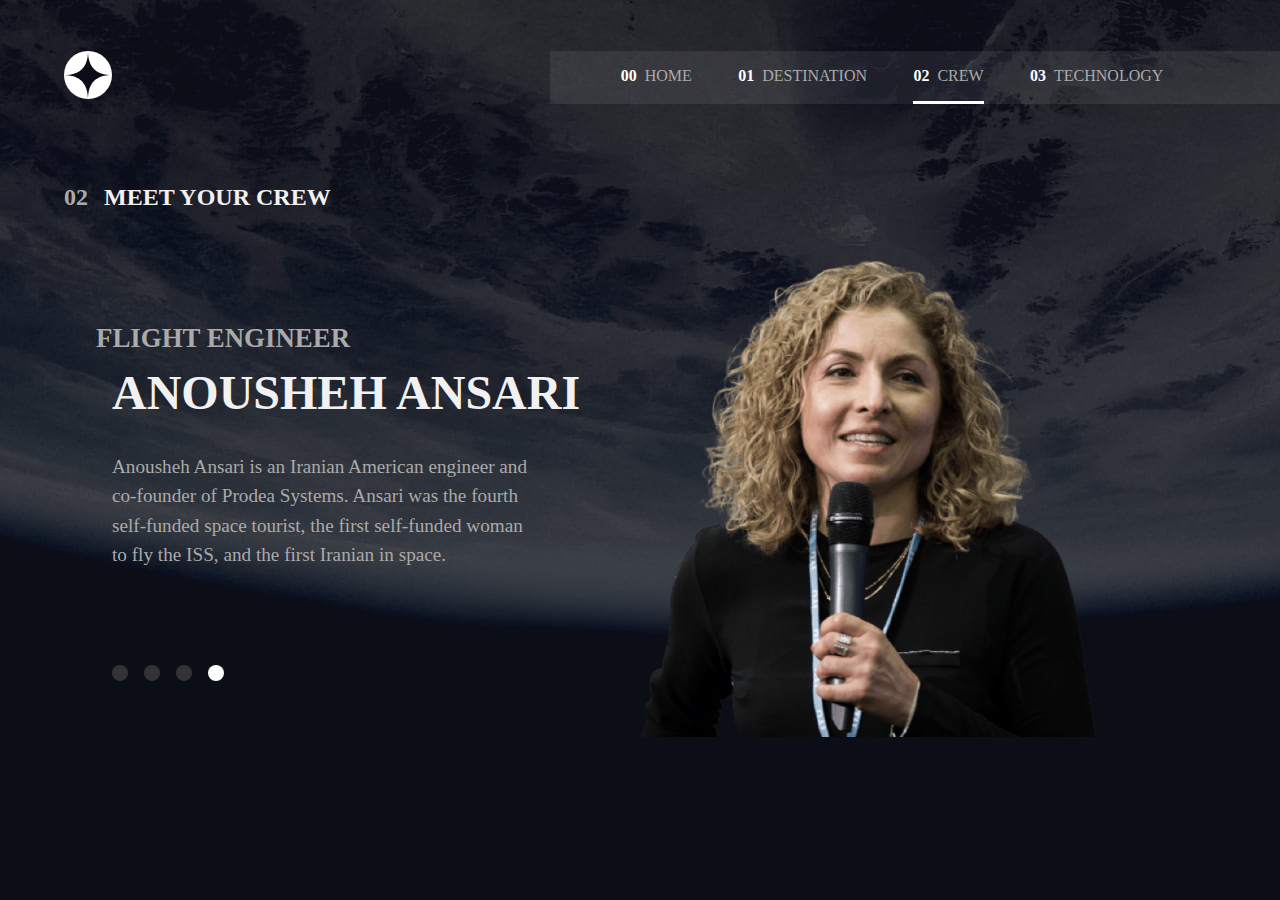
==== crew.html @ 936d904e "crew.html semi-created and styled; page not dynamic" ====
<!DOCTYPE html>
<html lang="en">
<head>
    <meta charset="UTF-8">
    <meta http-equiv="X-UA-Compatible" content="IE=edge">
    <meta name="viewport" content="width=device-width, initial-scale=1.0">
    <link rel="stylesheet" href="./Styles/crew.css">
    <link rel="stylesheet" href="./Styles/navbar.css">
    <title>Meet The Crew</title>
</head>
<body>
    <nav class="nav-container">
        <div class="nav-logo"><img src="./assets/images/shared/logo.svg" alt="" srcset=""></div>
        <div class="navbar">
            <div class="item-container">
                <div class="numbers-bold">00</div>
                <a href="./index.html"><p class='nav-item'>HOME</p></a>
            </div>
            <div class="nav-spacer"></div>
            <div class="item-container">
                <div class="numbers-bold">01</div>
                <a href="./destination.html"><p class='nav-item'>DESTINATION</p></a>
            </div>
            <div class="nav-spacer"></div>
            <div class="item-container current-page">
                <div class="numbers-bold">02</div>
                <a href="./crew.html"><p class='nav-item'>CREW</p></a>
            </div>
            <div class="nav-spacer"></div>
            <div class="item-container">
                <div class="numbers-bold">03</div>
                <a href="./tech.html"><P class='nav-item'>TECHNOLOGY</P></a>
            </div>
            <div class="nav-spacer"></div>
        </div>
    </nav>

    <div class="crew-header">
        <h2 class="page-number">02</h2>
        <h2 class="header">MEET YOUR CREW</h2>
    </div>

    <div class="body-info-container">
        <div class="info-container">
            <h2 class="info-header">FLIGHT ENGINEER</h2>
            <h2 class="info-name">ANOUSHEH ANSARI</h2>

            <div class="info">
                <p class="info-text">Anousheh Ansari is an Iranian American engineer and co-founder of Prodea Systems. Ansari was the fourth self-funded space tourist, the first self-funded woman to fly the ISS, and the first Iranian in space.</p>
            </div>

            <div class="nav-selector">
                <div class="selector-one circle"></div>
                <div class="selector-two circle"></div>
                <div class="selector-three circle"></div>
                <div class="selector-four circle current-person"></div>
            </div>
        </div>

        <div class="images-container">
            <img src="./assets/images/crew/image-douglas-hurley.png" alt="Anousheh Ansari" class="img hide">
            <img src="./assets/images/crew/image-mark-shuttleworth.png" alt="Anousheh Ansari" class="img hide">
            <img src="./assets/images/crew/image-victor-glover.png" alt="Anousheh Ansari" class="img hide">
            <img src="./assets/images/crew/image-anousheh-ansari.png" alt="Anousheh Ansari" class="img">
        </div>
    </div>
    
</body>
</html>
---- Styles/crew.css ----
body {
    max-height: 100vh;
    background: url('../assets/images/crew/background-crew-desktop.jpg') no-repeat center center fixed;
    -webkit-background-size: cover;
    -moz-background-size: cover;
    -o-background-size: cover;
    background-size: cover;
}

.hide {
    display: none;
}

.current-page {
    border-bottom: 3px solid #fff;   
}

.crew-header {
    display: flex;
    margin: 5rem auto 0 5%;
}

.page-number {
    color: #aaa;
    margin-right: 1rem;
}

/* Body Styling */
.body-info-container {
    display: flex;
    max-height: 100vh;
    width: 85%;
    margin: 3rem auto 0 auto;
}

.info-container {
    width: 50%;
    margin-top: 4rem;
}

.images-container {
    width: 50%;
}

.info-header {
    color: #aaa;
    font-size: 1.68rem;
    padding-bottom: .7rem;
}

.info-name {
    font-size: 3rem;
    margin-left: 1rem;
    padding-bottom: 2rem;
}

.info {
    max-width: 77.5%;
    margin-left: 1rem;
    line-height: 1.825rem;
}

.info-text {
    color: #aaa;
    font-size: 1.2rem;
}

.nav-selector {
    display: flex;
    margin: 6rem 0 0 1rem;
}

.circle {
    width: 1rem;
    height: 1rem;
    margin-right: 1rem;
    background-color: #333;
    border-radius: 50%;
}

.circle:hover {
    cursor: pointer;
    background-color: #fff;
}

.current-person {
    background-color: #fff;
}

.img {
    width: 84%;
}
---- Styles/navbar.css ----
* {
    margin: 0;
    padding: 0;
    box-sizing: border-box;
    color: #f1f1f1;
}

.nav-container {
    width: 95%;
    margin: 51px auto 0 5%;
    display: flex;
    justify-content: space-between;
}

.nav-logo {
    cursor: pointer;
}

.navbar {
    width: 60%;
    display: flex;
    color: #f1f1f1;
    background-color: rgba(255,255,255,0.08);
    justify-content: center;
    align-items: center;
}

.item-container {
    display: flex;
    padding: 1rem 0;
    border-bottom: 3px solid transparent;
}

.item-container:hover {
    cursor: pointer;
    border-bottom: 3px solid #fff;
}

.current-page {
    border-bottom: 3px solid #fff;   
}

.numbers-bold {
    color: #fff;
    font-weight: bold;
    padding-right: .5rem;
}

a {
    text-decoration: none;
}

.nav-item {
    color: #aaa;
}

.nav-spacer {
    padding-right: 2.9rem;
}
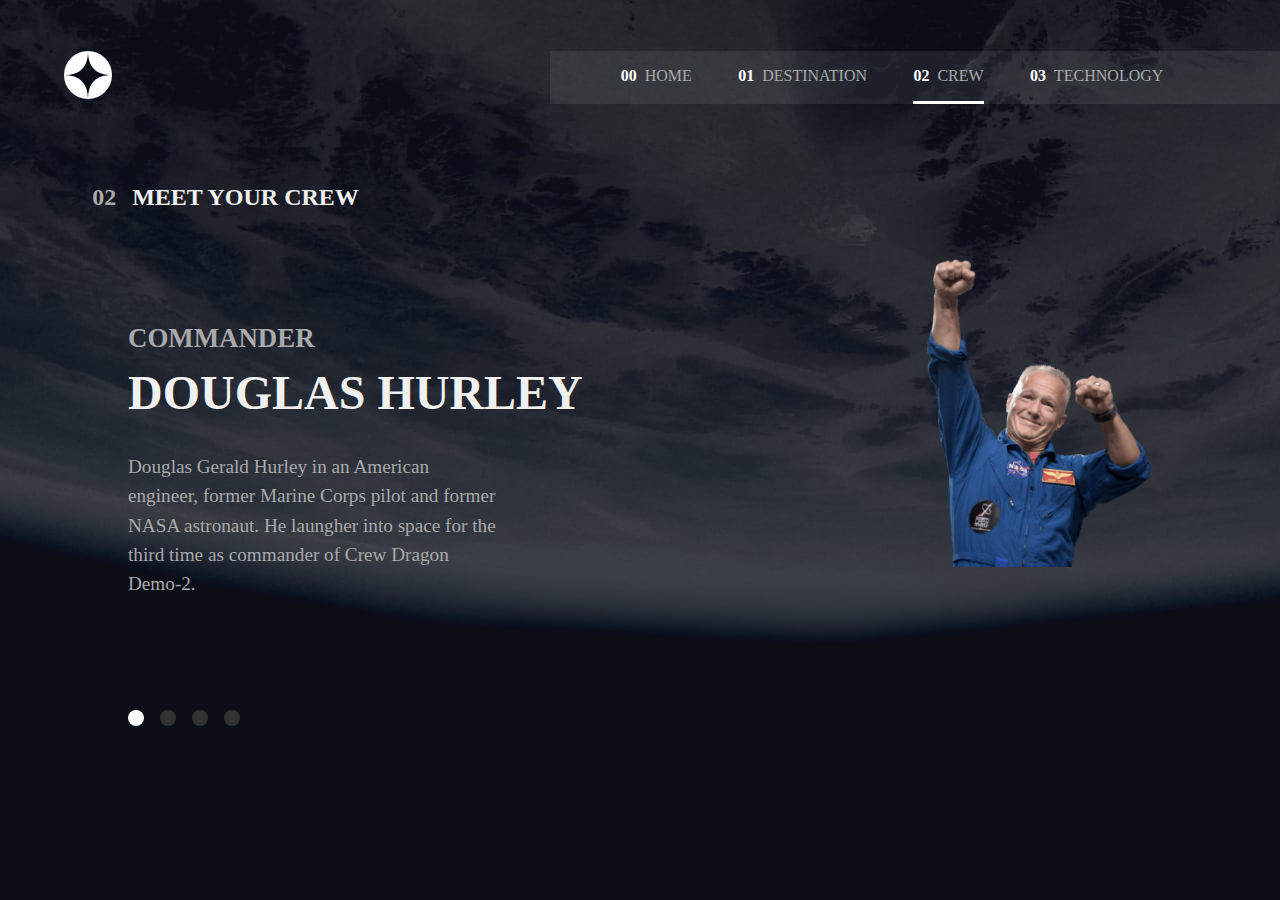
==== commit 6d8ab919: "logic added to the "crew.html" doc; styling changes needed" ====
--- a/crew.html
+++ b/crew.html
@@ -41,29 +41,59 @@
     </div>
 
     <div class="body-info-container">
-        <div class="info-container">
-            <h2 class="info-header">FLIGHT ENGINEER</h2>
-            <h2 class="info-name">ANOUSHEH ANSARI</h2>
+        <div class="all-info-boxes">
+            <div class="info-container commander">
+                <h2 class="info-header">COMMANDER</h2>
+                <h2 class="info-name">DOUGLAS HURLEY</h2>
+    
+                <div class="info">
+                    <p class="info-text">Douglas Gerald Hurley in an American engineer, former Marine Corps pilot and former NASA astronaut. He laungher into space for the third time as commander of Crew Dragon Demo-2.</p>
+                </div>
+            </div>
 
-            <div class="info">
-                <p class="info-text">Anousheh Ansari is an Iranian American engineer and co-founder of Prodea Systems. Ansari was the fourth self-funded space tourist, the first self-funded woman to fly the ISS, and the first Iranian in space.</p>
+            <div class="info-container mission-specialist hide">
+                <h2 class="info-header">MISSION SPECIALIST</h2>
+                <h2 class="info-name">MARK SHUTTLEWORTH</h2>
+    
+                <div class="info">
+                    <p class="info-text">Mark Richard Shuttleworth is the founder and CEO of Canonical, the company behind the Linux-based Ubunto operating system. Shuttleworth became the first South African to travel to space as a space tourist.</p>
+                </div>
+            </div>
+
+            <div class="info-container pilot hide">
+                <h2 class="info-header">PILOT</h2>
+                <h2 class="info-name">VICTOR GLOVER</h2>
+    
+                <div class="info">
+                    <p class="info-text">Pilot of the first operational flight of the SpaceX Crew Dragon to the international Space Station. Glover is a commander in the U.S. Navy where he pilots an F/A-18. He was a crew member of Expedition 64, and served as a station systems flight engineer.</p>
+                </div>
+            </div>
+
+            <div class="info-container flight-engineer hide">
+                <h2 class="info-header">FLIGHT ENGINEER</h2>
+                <h2 class="info-name">ANOUSHEH ANSARI</h2>
+    
+                <div class="info">
+                    <p class="info-text">Anousheh Ansari is an Iranian American engineer and co-founder of Prodea Systems. Ansari was the fourth self-funded space tourist, the first self-funded woman to fly the ISS, and the first Iranian in space.</p>
+                </div>
             </div>
 
             <div class="nav-selector">
-                <div class="selector-one circle"></div>
+                <div class="selector-one circle current-person"></div>
                 <div class="selector-two circle"></div>
                 <div class="selector-three circle"></div>
-                <div class="selector-four circle current-person"></div>
+                <div class="selector-four circle"></div>
             </div>
         </div>
 
         <div class="images-container">
-            <img src="./assets/images/crew/image-douglas-hurley.png" alt="Anousheh Ansari" class="img hide">
-            <img src="./assets/images/crew/image-mark-shuttleworth.png" alt="Anousheh Ansari" class="img hide">
-            <img src="./assets/images/crew/image-victor-glover.png" alt="Anousheh Ansari" class="img hide">
-            <img src="./assets/images/crew/image-anousheh-ansari.png" alt="Anousheh Ansari" class="img">
+            <img src="./assets/images/crew/image-douglas-hurley.png" alt="Hurley" class="commander-img img">
+            <img src="./assets/images/crew/image-mark-shuttleworth.png" alt="Shuttleworth" class="mission-specialist-img hide img">
+            <img src="./assets/images/crew/image-victor-glover.png" alt="Glover" class="pilot-img hide img">
+            <img src="./assets/images/crew/image-anousheh-ansari.png" alt="Anousheh Ansari" class="flight-engineer-img hide img">
         </div>
     </div>
     
+    <script src="./JS/app.js"></script>
 </body>
 </html>--- a/Styles/crew.css
+++ b/Styles/crew.css
@@ -17,7 +17,7 @@
 
 .crew-header {
     display: flex;
-    margin: 5rem auto 0 5%;
+    margin: 5rem auto 0 7.2%;
 }
 
 .page-number {
@@ -29,17 +29,17 @@
 .body-info-container {
     display: flex;
     max-height: 100vh;
-    width: 85%;
+    width: 80%;
     margin: 3rem auto 0 auto;
 }
 
 .info-container {
-    width: 50%;
+    width: 60%;
     margin-top: 4rem;
 }
 
 .images-container {
-    width: 50%;
+    width: 40%;
 }
 
 .info-header {
@@ -50,13 +50,13 @@
 
 .info-name {
     font-size: 3rem;
-    margin-left: 1rem;
+    /* margin-left: 1rem; */
     padding-bottom: 2rem;
 }
 
 .info {
     max-width: 77.5%;
-    margin-left: 1rem;
+    /* margin-left: 1rem; */
     line-height: 1.825rem;
 }
 
@@ -67,7 +67,7 @@
 
 .nav-selector {
     display: flex;
-    margin: 6rem 0 0 1rem;
+    margin: 7rem 0 0 0;
 }
 
 .circle {
@@ -88,5 +88,6 @@
 }
 
 .img {
-    width: 84%;
+    width: 100%;
+    height: auto;
 }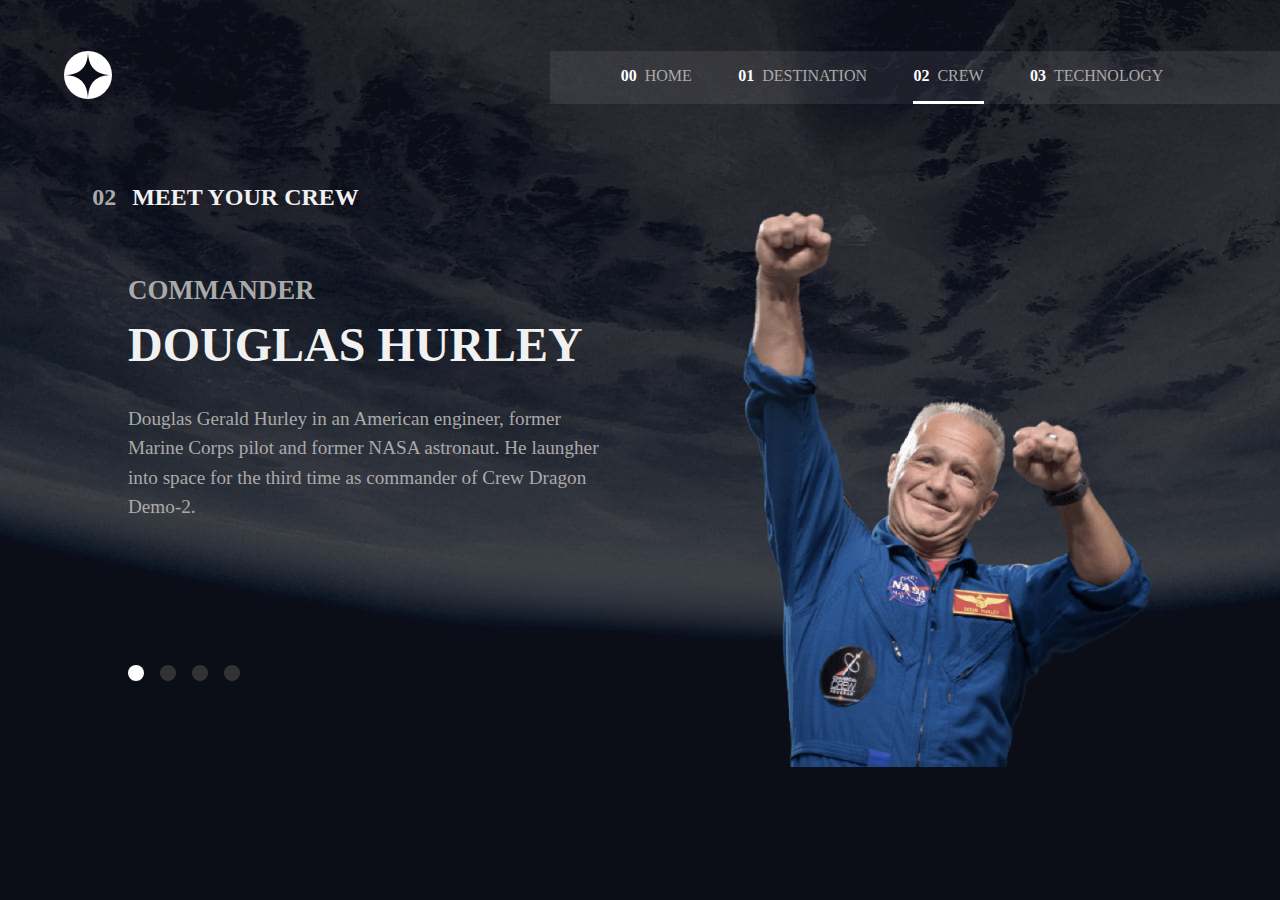
==== commit eaf1d443: "logo button now navigates you home" ====
--- a/crew.html
+++ b/crew.html
@@ -10,7 +10,7 @@
 </head>
 <body>
     <nav class="nav-container">
-        <div class="nav-logo"><img src="./assets/images/shared/logo.svg" alt="" srcset=""></div>
+        <div class="nav-logo"><a href="./index.html"><img src="./assets/images/shared/logo.svg" alt="" srcset=""></a></div>
         <div class="navbar">
             <div class="item-container">
                 <div class="numbers-bold">00</div>
--- a/Styles/crew.css
+++ b/Styles/crew.css
@@ -30,16 +30,25 @@
     display: flex;
     max-height: 100vh;
     width: 80%;
-    margin: 3rem auto 0 auto;
+    margin: 0 auto 0 auto;
+}
+
+.all-info-boxes {
+    width: 60%;
+    min-height: 15.375rem;
+    max-height: 15.375rem;
 }
 
 .info-container {
-    width: 60%;
     margin-top: 4rem;
+    min-height: 13.3559375;
+    max-height: 13.3559375rem;
 }
 
 .images-container {
     width: 40%;
+    min-height: 30.5rem;
+    max-height: 30.5rem;
 }
 
 .info-header {
@@ -67,7 +76,7 @@
 
 .nav-selector {
     display: flex;
-    margin: 7rem 0 0 0;
+    margin: 11rem 0 0 0;
 }
 
 .circle {
@@ -89,5 +98,11 @@
 
 .img {
     width: 100%;
-    height: auto;
+}
+
+.commander-img,
+.mission-specialist-img,
+.pilot-img,
+.flight-engineer-img {
+    height: 114%;
 }--- a/Styles/navbar.css
+++ b/Styles/navbar.css
@@ -29,15 +29,18 @@
     display: flex;
     padding: 1rem 0;
     border-bottom: 3px solid transparent;
+    transition: all .2s ease-in;
 }
 
 .item-container:hover {
     cursor: pointer;
     border-bottom: 3px solid #fff;
+    transition: all .2s ease-in;
 }
 
 .current-page {
-    border-bottom: 3px solid #fff;   
+    border-bottom: 3px solid #fff; 
+    transition: all .2s ease-in;
 }
 
 .numbers-bold {
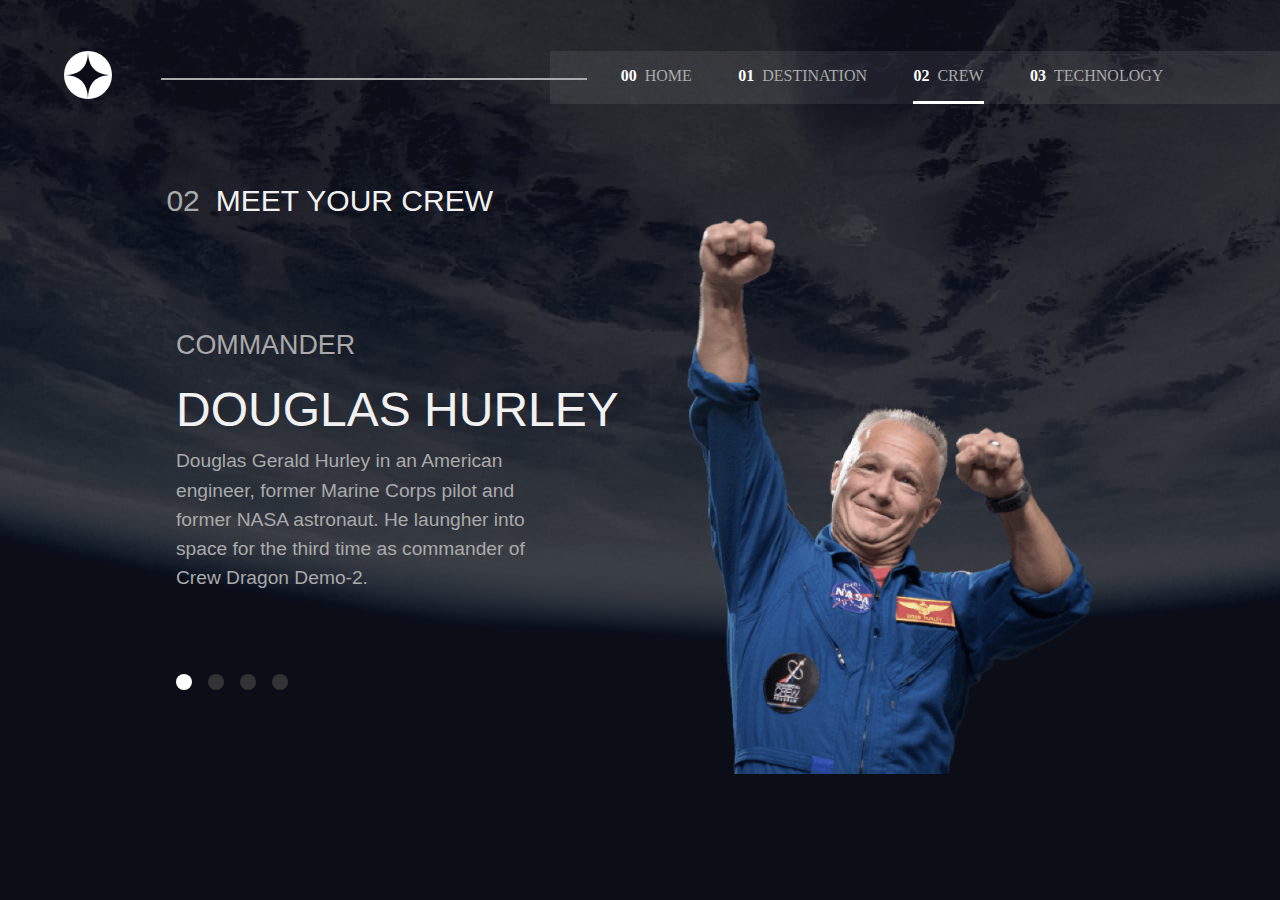
==== commit 42df718b: "desktop styling completed" ====
--- a/crew.html
+++ b/crew.html
@@ -4,6 +4,7 @@
     <meta charset="UTF-8">
     <meta http-equiv="X-UA-Compatible" content="IE=edge">
     <meta name="viewport" content="width=device-width, initial-scale=1.0">
+    <link rel="stylesheet" href="./Styles/fonts.css">
     <link rel="stylesheet" href="./Styles/crew.css">
     <link rel="stylesheet" href="./Styles/navbar.css">
     <title>Meet The Crew</title>
@@ -11,26 +12,35 @@
 <body>
     <nav class="nav-container">
         <div class="nav-logo"><a href="./index.html"><img src="./assets/images/shared/logo.svg" alt="" srcset=""></a></div>
+        <div class="nav-line"></div>
         <div class="navbar">
-            <div class="item-container">
-                <div class="numbers-bold">00</div>
-                <a href="./index.html"><p class='nav-item'>HOME</p></a>
-            </div>
+            <a href="./index.html">
+                <div class="item-container">
+                    <div class="numbers-bold">00</div>
+                    <a href="./index.html"><p class='nav-item'>HOME</p></a>
+                </div>
+            </a>
             <div class="nav-spacer"></div>
-            <div class="item-container">
-                <div class="numbers-bold">01</div>
-                <a href="./destination.html"><p class='nav-item'>DESTINATION</p></a>
-            </div>
+            <a href="./destination.html">
+                <div class="item-container">
+                    <div class="numbers-bold">01</div>
+                    <a href="./destination.html"><p class='nav-item'>DESTINATION</p></a>
+                </div>
+            </a>
             <div class="nav-spacer"></div>
-            <div class="item-container current-page">
-                <div class="numbers-bold">02</div>
-                <a href="./crew.html"><p class='nav-item'>CREW</p></a>
-            </div>
+            <a href="./crew.html">
+                <div class="item-container current-page">
+                    <div class="numbers-bold">02</div>
+                    <a href="./crew.html"><p class='nav-item'>CREW</p></a>
+                </div>
+            </a>
             <div class="nav-spacer"></div>
-            <div class="item-container">
-                <div class="numbers-bold">03</div>
-                <a href="./tech.html"><P class='nav-item'>TECHNOLOGY</P></a>
-            </div>
+            <a href="./tech.html">
+                <div class="item-container">
+                    <div class="numbers-bold">03</div>
+                    <a href="./tech.html"><P class='nav-item'>TECHNOLOGY</P></a>
+                </div>
+            </a>
             <div class="nav-spacer"></div>
         </div>
     </nav>
--- a/Styles/fonts.css
+++ b/Styles/fonts.css
@@ -0,0 +1,18 @@
+h2 {
+    font-family: 'Barlow Condensed', sans-serif;
+    font-style: normal;
+    font-weight: 100;
+}
+
+.space-title {
+    font-family: 'Barlow Condensed', sans-serif;
+    font-style: normal;
+    font-weight: 200;
+}
+
+.info,
+.home-paragraph {
+    font-family: 'Barlow', sans-serif;
+    font-weight: 100;
+    line-height: 1.7rem;
+}--- a/Styles/crew.css
+++ b/Styles/crew.css
@@ -17,7 +17,8 @@
 
 .crew-header {
     display: flex;
-    margin: 5rem auto 0 7.2%;
+    font-size: 1.25rem;
+    margin: 5rem auto 0 13%;
 }
 
 .page-number {
@@ -30,7 +31,7 @@
     display: flex;
     max-height: 100vh;
     width: 80%;
-    margin: 0 auto 0 auto;
+    margin: 0 auto 0 11rem;
 }
 
 .all-info-boxes {
@@ -40,13 +41,14 @@
 }
 
 .info-container {
-    margin-top: 4rem;
-    min-height: 13.3559375;
-    max-height: 13.3559375rem;
+    margin-top: 7rem;
+    min-height: 13.5rem;
+    max-height: 13.5rem;
+    animation: content-change .2s ease-in;
 }
 
 .images-container {
-    width: 40%;
+    width: 51%;
     min-height: 30.5rem;
     max-height: 30.5rem;
 }
@@ -60,7 +62,7 @@
 .info-name {
     font-size: 3rem;
     /* margin-left: 1rem; */
-    padding-bottom: 2rem;
+    padding: .6rem 0;
 }
 
 .info {
@@ -76,7 +78,7 @@
 
 .nav-selector {
     display: flex;
-    margin: 11rem 0 0 0;
+    margin: 8rem 0 0 0;
 }
 
 .circle {
@@ -90,6 +92,7 @@
 .circle:hover {
     cursor: pointer;
     background-color: #fff;
+    transition: all .2s ease-in;
 }
 
 .current-person {
@@ -97,7 +100,8 @@
 }
 
 .img {
-    width: 100%;
+    width: auto;
+    animation: content-change .2s ease-in;
 }
 
 .commander-img,
@@ -105,4 +109,14 @@
 .pilot-img,
 .flight-engineer-img {
     height: 114%;
+}
+
+@keyframes content-change {
+    0% {
+        opacity: 0;
+    }
+
+    100% {
+        opacity: 1;
+    }
 }--- a/Styles/navbar.css
+++ b/Styles/navbar.css
@@ -10,10 +10,21 @@
     margin: 51px auto 0 5%;
     display: flex;
     justify-content: space-between;
+    position: relative;
 }
 
 .nav-logo {
     cursor: pointer;
+}
+
+.nav-line {
+    position: absolute;
+    top: 51%;
+    left: 8%;
+    width: 426px;
+    height: 1px;
+    border: 1px solid #aaa;
+    z-index: 1;
 }
 
 .navbar {
@@ -29,7 +40,6 @@
     display: flex;
     padding: 1rem 0;
     border-bottom: 3px solid transparent;
-    transition: all .2s ease-in;
 }
 
 .item-container:hover {
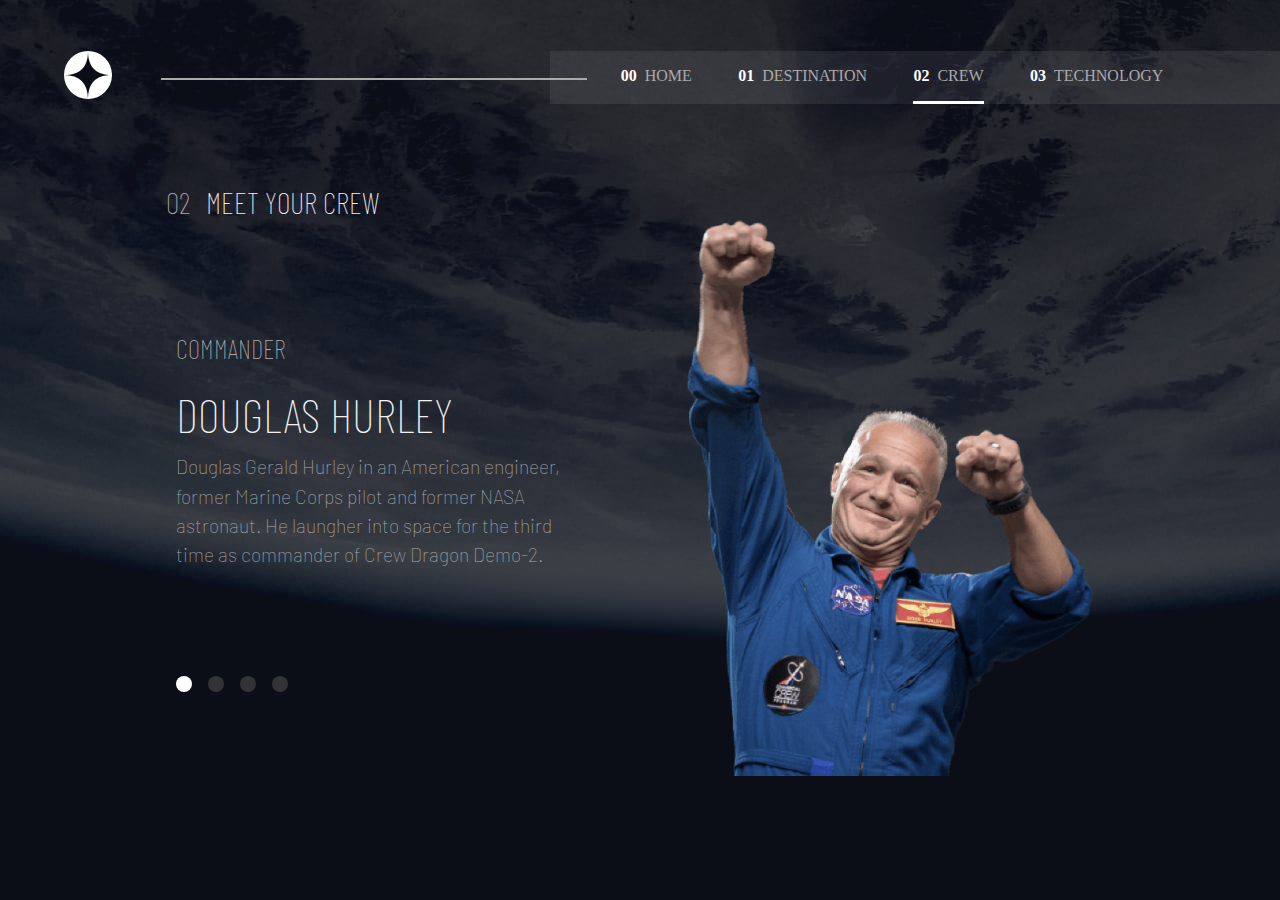
==== commit 7d18c6af: "cdn link tags added to all pages" ====
--- a/crew.html
+++ b/crew.html
@@ -4,46 +4,92 @@
     <meta charset="UTF-8">
     <meta http-equiv="X-UA-Compatible" content="IE=edge">
     <meta name="viewport" content="width=device-width, initial-scale=1.0">
+    <link href="https://fonts.googleapis.com/css2?family=Barlow&family=Barlow+Condensed&family=Bellefair&display=swap" rel="stylesheet">
+    <link rel="stylesheet" href="https://cdnjs.cloudflare.com/ajax/libs/font-awesome/6.0.0-beta2/css/all.min.css" integrity="sha512-YWzhKL2whUzgiheMoBFwW8CKV4qpHQAEuvilg9FAn5VJUDwKZZxkJNuGM4XkWuk94WCrrwslk8yWNGmY1EduTA==" crossorigin="anonymous" referrerpolicy="no-referrer" />
     <link rel="stylesheet" href="./Styles/fonts.css">
+    <link rel="stylesheet" href="./Styles/breakpoints.css">
     <link rel="stylesheet" href="./Styles/crew.css">
     <link rel="stylesheet" href="./Styles/navbar.css">
     <title>Meet The Crew</title>
 </head>
 <body>
-    <nav class="nav-container">
-        <div class="nav-logo"><a href="./index.html"><img src="./assets/images/shared/logo.svg" alt="" srcset=""></a></div>
-        <div class="nav-line"></div>
-        <div class="navbar">
+    <div class="desktop-navbar">
+        <nav class="nav-container">
+            <div class="nav-logo"><a href="./index.html"><img src="./assets/images/shared/logo.svg" alt="" srcset=""></a></div>
+            <div class="nav-line"></div>
+            <div class="navbar">
+                <a href="./index.html">
+                    <div class="item-container">
+                        <div class="numbers-bold">00</div>
+                        <a href="./index.html"><p class='nav-item'>HOME</p></a>
+                    </div>
+                </a>
+                <div class="nav-spacer"></div>
+                <a href="./destination.html">
+                    <div class="item-container">
+                        <div class="numbers-bold">01</div>
+                        <a href="./destination.html"><p class='nav-item'>DESTINATION</p></a>
+                    </div>
+                </a>
+                <div class="nav-spacer"></div>
+                <a href="./crew.html">
+                    <div class="item-container current-page">
+                        <div class="numbers-bold">02</div>
+                        <a href="./crew.html"><p class='nav-item'>CREW</p></a>
+                    </div>
+                </a>
+                <div class="nav-spacer"></div>
+                <a href="./tech.html">
+                    <div class="item-container">
+                        <div class="numbers-bold">03</div>
+                        <a href="./tech.html"><P class='nav-item'>TECHNOLOGY</P></a>
+                    </div>
+                </a>
+                <div class="nav-spacer"></div>
+            </div>
+        </nav>
+    </div>
+
+    <div class="mobile-navbar">
+        <div class="nav-logo"><a href="./index.html"><img src="./assets/images/shared/logo.svg" alt="space logo" class='logo-img' srcset=""></a></div>
+
+        <div class="hamburger-menu ">
+            <div class="line"></div>
+            <div class="line"></div>
+            <div class="line"></div>
+        </div>
+
+        <div class="opened-menu hide">
+            <div class="x-btn">
+                <div class="fa-solid fa-xmark"></div>
+            </div>
+
             <a href="./index.html">
-                <div class="item-container">
-                    <div class="numbers-bold">00</div>
-                    <a href="./index.html"><p class='nav-item'>HOME</p></a>
+                <div class="mobile-item-container">
+                    <div class="mobile-numbers-bold">00</div>
+                    <p class="mobile-nav-item">HOME</p>
                 </div>
             </a>
-            <div class="nav-spacer"></div>
             <a href="./destination.html">
-                <div class="item-container">
-                    <div class="numbers-bold">01</div>
-                    <a href="./destination.html"><p class='nav-item'>DESTINATION</p></a>
+                <div class="mobile-item-container">
+                    <div class="mobile-numbers-bold">01</div>
+                    <p class="mobile-nav-item">DESTINATION</p>
                 </div>
             </a>
-            <div class="nav-spacer"></div>
             <a href="./crew.html">
-                <div class="item-container current-page">
-                    <div class="numbers-bold">02</div>
-                    <a href="./crew.html"><p class='nav-item'>CREW</p></a>
+                <div class="mobile-item-container">
+                    <div class="mobile-numbers-bold">02</div>
+                    <p class="mobile-nav-item">CREW</p>
                 </div>
             </a>
-            <div class="nav-spacer"></div>
             <a href="./tech.html">
-                <div class="item-container">
-                    <div class="numbers-bold">03</div>
-                    <a href="./tech.html"><P class='nav-item'>TECHNOLOGY</P></a>
+                <div class="mobile-item-container">
+                    <div class="mobile-numbers-bold">03</div>
+                    <p class="mobile-nav-item">TECHNOLOGY</p>
                 </div>
             </a>
-            <div class="nav-spacer"></div>
         </div>
-    </nav>
+    </div>
 
     <div class="crew-header">
         <h2 class="page-number">02</h2>
--- a/Styles/breakpoints.css
+++ b/Styles/breakpoints.css
@@ -0,0 +1,6 @@
+/* ------- Phone Styling ------- */
+@media only screen and (max-width: 600px) {
+    .nav-line {
+        display: none;
+    }
+}--- a/Styles/crew.css
+++ b/Styles/crew.css
@@ -1,122 +1,248 @@
-body {
-    max-height: 100vh;
-    background: url('../assets/images/crew/background-crew-desktop.jpg') no-repeat center center fixed;
-    -webkit-background-size: cover;
-    -moz-background-size: cover;
-    -o-background-size: cover;
-    background-size: cover;
+@media only screen and (min-width: 996px) {
+    body {
+        max-height: 100vh;
+        background: url('../assets/images/crew/background-crew-desktop.jpg') no-repeat center center fixed;
+        -webkit-background-size: cover;
+        -moz-background-size: cover;
+        -o-background-size: cover;
+        background-size: cover;
+    }
+    
+    .hide {
+        display: none;
+    }
+    
+    .current-page {
+        border-bottom: 3px solid #fff;   
+    }
+    
+    .crew-header {
+        display: flex;
+        font-size: 1.25rem;
+        margin: 5rem auto 0 13%;
+    }
+    
+    .page-number {
+        color: #aaa;
+        margin-right: 1rem;
+    }
+    
+    /* Body Styling */
+    .body-info-container {
+        display: flex;
+        max-height: 100vh;
+        width: 80%;
+        margin: 0 auto 0 11rem;
+    }
+    
+    .all-info-boxes {
+        width: 60%;
+        min-height: 15.375rem;
+        max-height: 15.375rem;
+    }
+    
+    .info-container {
+        margin-top: 7rem;
+        min-height: 13.5rem;
+        max-height: 13.5rem;
+        animation: content-change .2s ease-in;
+    }
+    
+    .images-container {
+        width: 51%;
+        min-height: 30.5rem;
+        max-height: 30.5rem;
+    }
+    
+    .info-header {
+        color: #aaa;
+        font-size: 1.68rem;
+        padding-bottom: .7rem;
+    }
+    
+    .info-name {
+        font-size: 3rem;
+        /* margin-left: 1rem; */
+        padding: .6rem 0;
+    }
+    
+    .info {
+        max-width: 77.5%;
+        /* margin-left: 1rem; */
+        line-height: 1.825rem;
+    }
+    
+    .info-text {
+        color: #aaa;
+        font-size: 1.2rem;
+    }
+    
+    .nav-selector {
+        display: flex;
+        margin: 8rem 0 0 0;
+    }
+    
+    .circle {
+        width: 1rem;
+        height: 1rem;
+        margin-right: 1rem;
+        background-color: #333;
+        border-radius: 50%;
+    }
+    
+    .circle:hover {
+        cursor: pointer;
+        background-color: #fff;
+        transition: all .2s ease-in;
+    }
+    
+    .current-person {
+        background-color: #fff;
+    }
+    
+    .img {
+        width: auto;
+        animation: content-change .2s ease-in;
+    }
+    
+    .commander-img,
+    .mission-specialist-img,
+    .pilot-img,
+    .flight-engineer-img {
+        height: 114%;
+    }
+    
+    @keyframes content-change {
+        0% {
+            opacity: 0;
+        }
+    
+        100% {
+            opacity: 1;
+        }
+    }
 }
 
-.hide {
-    display: none;
-}
-
-.current-page {
-    border-bottom: 3px solid #fff;   
-}
-
-.crew-header {
-    display: flex;
-    font-size: 1.25rem;
-    margin: 5rem auto 0 13%;
-}
-
-.page-number {
-    color: #aaa;
-    margin-right: 1rem;
-}
-
-/* Body Styling */
-.body-info-container {
-    display: flex;
-    max-height: 100vh;
-    width: 80%;
-    margin: 0 auto 0 11rem;
-}
-
-.all-info-boxes {
-    width: 60%;
-    min-height: 15.375rem;
-    max-height: 15.375rem;
-}
-
-.info-container {
-    margin-top: 7rem;
-    min-height: 13.5rem;
-    max-height: 13.5rem;
-    animation: content-change .2s ease-in;
-}
-
-.images-container {
-    width: 51%;
-    min-height: 30.5rem;
-    max-height: 30.5rem;
-}
-
-.info-header {
-    color: #aaa;
-    font-size: 1.68rem;
-    padding-bottom: .7rem;
-}
-
-.info-name {
-    font-size: 3rem;
-    /* margin-left: 1rem; */
-    padding: .6rem 0;
-}
-
-.info {
-    max-width: 77.5%;
-    /* margin-left: 1rem; */
-    line-height: 1.825rem;
-}
-
-.info-text {
-    color: #aaa;
-    font-size: 1.2rem;
-}
-
-.nav-selector {
-    display: flex;
-    margin: 8rem 0 0 0;
-}
-
-.circle {
-    width: 1rem;
-    height: 1rem;
-    margin-right: 1rem;
-    background-color: #333;
-    border-radius: 50%;
-}
-
-.circle:hover {
-    cursor: pointer;
-    background-color: #fff;
-    transition: all .2s ease-in;
-}
-
-.current-person {
-    background-color: #fff;
-}
-
-.img {
-    width: auto;
-    animation: content-change .2s ease-in;
-}
-
-.commander-img,
-.mission-specialist-img,
-.pilot-img,
-.flight-engineer-img {
-    height: 114%;
-}
-
-@keyframes content-change {
-    0% {
-        opacity: 0;
-    }
-
-    100% {
-        opacity: 1;
+/* ------- Tablet Styling ------- */
+@media only screen and (max-width: 995px) {
+    body {
+        max-height: 100vh;
+        background: url('../assets/images/crew/background-crew-tablet.jpg') no-repeat center center fixed;
+        -webkit-background-size: cover;
+        -moz-background-size: cover;
+        -o-background-size: cover;
+        background-size: cover;
+    } 
+
+    .hide {
+        display: none;
+    }
+
+    .crew-header {
+        display: flex;
+        font-size: 1.25rem;
+        margin: 2rem auto 0 5%;
+    }
+
+    .page-number {
+        color: #aaa;
+        margin-right: 1rem;
+    }
+
+    .body-info-container {
+        display: flex;
+        flex-direction: column;
+        justify-content: center;
+        align-items: center;
+        max-height: 100vh;
+    }
+    
+    .all-info-boxes {
+        width: 100%;
+        min-height: 15.375rem;
+        max-height: 15.375rem;
+        text-align: center;
+    }
+
+    .info-header {
+        color: #aaa;
+        font-size: 1.68rem;
+        margin-top: 4rem;
+        /* padding-bottom: .7rem; */
+    }
+
+    .info-name {
+        font-size: 40px;
+        /* margin-left: 1rem; */
+        padding: .6rem 0;
+    }
+    
+    .info {
+        max-width: 76%;
+        margin: 0 auto;
+        /* margin-left: 1rem; */
+        line-height: 1.825rem;
+    }
+    
+    .info-text {
+        color: #aaa;
+        font-size: 1.2rem;
+        min-height: 116px;
+    }
+
+    .nav-selector {
+        display: flex;
+        justify-content: center;
+        align-items: center;
+        margin: 2rem 0 0 0;
+    }
+    
+    .circle {
+        width: 1rem;
+        height: 1rem;
+        margin-right: 1rem;
+        background-color: #333;
+        border-radius: 50%;
+    }
+    
+    .circle:hover {
+        cursor: pointer;
+        background-color: #fff;
+        transition: all .2s ease-in;
+    }
+
+    .current-person {
+        background-color: #fff;
+    }
+
+    .images-container {
+        margin-top: 7rem;
+        max-height: 532px;
+        justify-content: center;
+        align-items: center;
+    }
+    
+    .img {
+        width: 495px;
+        height: 495px;
+        animation: content-change .2s ease-in;
+    }
+    
+    .commander-img,
+    .mission-specialist-img,
+    .pilot-img,
+    .flight-engineer-img {
+        /* height: 114%; */
+        object-fit: contain;
+    }
+    
+    @keyframes content-change {
+        0% {
+            opacity: 0;
+        }
+    
+        100% {
+            opacity: 1;
+        }
     }
 }--- a/Styles/navbar.css
+++ b/Styles/navbar.css
@@ -1,72 +1,263 @@
-* {
-    margin: 0;
-    padding: 0;
-    box-sizing: border-box;
-    color: #f1f1f1;
+/* ------- Laptop Styling ------- */
+@media only screen and (min-width: 992px) {
+    * {
+        margin: 0;
+        padding: 0;
+        box-sizing: border-box;
+        color: #f1f1f1;
+    }
+
+    .mobile-navbar {
+        display: none;
+    }
+    
+    .nav-container {
+        width: 95%;
+        margin: 51px auto 0 5%;
+        display: flex;
+        justify-content: space-between;
+        position: relative;
+    }
+    
+    .nav-logo {
+        cursor: pointer;
+    }
+    
+    .nav-line {
+        position: absolute;
+        top: 51%;
+        left: 8%;
+        width: 426px;
+        height: 1px;
+        border: 1px solid #aaa;
+        z-index: 1;
+    }
+    
+    .navbar {
+        width: 60%;
+        display: flex;
+        color: #f1f1f1;
+        background-color: rgba(255,255,255,0.08);
+        justify-content: center;
+        align-items: center;
+    }
+    
+    .item-container {
+        display: flex;
+        padding: 1rem 0;
+        border-bottom: 3px solid transparent;
+    }
+    
+    .item-container:hover {
+        cursor: pointer;
+        border-bottom: 3px solid #fff;
+        transition: all .2s ease-in;
+    }
+    
+    .current-page {
+        border-bottom: 3px solid #fff; 
+        transition: all .2s ease-in;
+    }
+    
+    .numbers-bold {
+        color: #fff;
+        font-weight: bold;
+        padding-right: .5rem;
+    }
+    
+    a {
+        text-decoration: none;
+    }
+    
+    .nav-item {
+        color: #aaa;
+    }
+    
+    .nav-spacer {
+        padding-right: 2.9rem;
+    }
 }
 
-.nav-container {
-    width: 95%;
-    margin: 51px auto 0 5%;
-    display: flex;
-    justify-content: space-between;
-    position: relative;
+/* ------- Tablet Styling ------- */
+@media only screen and (max-width: 995px) {
+    * {
+        margin: 0;
+        padding: 0;
+        box-sizing: border-box;
+        color: #f1f1f1;
+    }
+
+    .mobile-navbar,
+    .hide {
+        display: none;
+    }
+    
+    .nav-container {
+        width: 95%;
+        margin: 51px auto 0 5%;
+        display: flex;
+        justify-content: space-between;
+        position: relative;
+    }
+    
+    .nav-logo {
+        cursor: pointer;
+    }
+
+    .nav-line,
+    .numbers-bold,
+    .nav-spacer {
+        display: none;
+    }
+
+    .navbar {
+        width: 60%;
+        display: flex;
+        color: #f1f1f1;
+        background-color: rgba(255,255,255,0.08);
+        justify-content: center;
+        align-items: center;
+    }
+
+    .nav-item {
+        margin-left: 1.5rem;
+    }
+
+    .item-container {
+        display: flex;
+        padding: 1rem 0;
+        border-bottom: 3px solid transparent;
+    }
+    
+    .item-container:hover {
+        cursor: pointer;
+        border-bottom: 3px solid #fff;
+        transition: all .2s ease-in;
+    }
+    
+    .current-page {
+        border-bottom: 3px solid #fff; 
+        transition: all .2s ease-in;
+    }
+    
+    .numbers-bold {
+        color: #fff;
+        font-weight: bold;
+        padding-right: .5rem;
+    }
+    
+    a {
+        text-decoration: none;
+    }
 }
 
-.nav-logo {
-    cursor: pointer;
-}
-
-.nav-line {
-    position: absolute;
-    top: 51%;
-    left: 8%;
-    width: 426px;
-    height: 1px;
-    border: 1px solid #aaa;
-    z-index: 1;
-}
-
-.navbar {
-    width: 60%;
-    display: flex;
-    color: #f1f1f1;
-    background-color: rgba(255,255,255,0.08);
-    justify-content: center;
-    align-items: center;
-}
-
-.item-container {
-    display: flex;
-    padding: 1rem 0;
-    border-bottom: 3px solid transparent;
-}
-
-.item-container:hover {
-    cursor: pointer;
-    border-bottom: 3px solid #fff;
-    transition: all .2s ease-in;
-}
-
-.current-page {
-    border-bottom: 3px solid #fff; 
-    transition: all .2s ease-in;
-}
-
-.numbers-bold {
-    color: #fff;
-    font-weight: bold;
-    padding-right: .5rem;
-}
-
-a {
-    text-decoration: none;
-}
-
-.nav-item {
-    color: #aaa;
-}
-
-.nav-spacer {
-    padding-right: 2.9rem;
+@media only screen and (max-width: 767px) {
+    * {
+        margin: 0;
+        padding: 0;
+        box-sizing: border-box;
+        color: #f1f1f1;
+    }
+
+    .desktop-navbar,
+    .hide {
+        display: none;
+    }
+
+    .nav-container {
+        margin-top: 51px;
+    }
+
+    .mobile-navbar {
+        width: 95%;
+        margin: 0 auto;
+        display: flex;
+        justify-content: space-between;
+        position: relative;
+    }
+
+    .nav-logo,
+    .logo-img {
+        width: 40px;
+        height: 40px;
+        margin-top: 17px;
+    }
+
+    .nav-logo:hover {
+        cursor: pointer;
+    }
+
+    .hamburger-menu {
+        width: 30px;
+        margin: 40px 26px 0 0;
+    }
+
+    .line {
+        width: 100%;
+        height: 4px;
+        background-color: #fff;
+        border: 1px solid #fff;
+        margin-bottom: .4rem;
+    }
+
+    .line:last-child,
+    .x-line-two {
+        margin-bottom: 0;
+    }
+
+    .opened-menu {
+        width: 66.2%;
+        height: 100vh;
+        left: 8rem;
+        position: absolute;
+        background-color: rgba(0 ,0 ,0 ,1);
+        animation: display-menu .2s ease-in;
+        z-index: 10;
+    }
+
+    .x-btn {
+        width: 100%;
+        margin-top: 31px;
+        display: flex;
+        justify-content: flex-end;
+    }
+
+    .fa-xmark {
+        color: #fff;
+        margin-right: 26px;
+        margin-bottom: 2.25rem;
+        font-size: 2.425rem;
+    }
+
+    .fa-xmark:hover {
+        cursor: pointer;
+    }
+
+    .mobile-item-container {
+        width: 80%;
+        display: flex;
+        margin: 0 0 1.25rem 1.88rem;
+    }
+
+    .mobile-item-container:hover {
+        cursor: pointer;
+    }
+
+    .mobile-numbers-bold {
+        margin-right: .8rem
+    }
+
+    @keyframes display-menu {
+        0% {
+            left: 0rem;
+        }
+
+        50% {
+            left: 4rem;
+        }
+
+        100% {
+            left: 8rem
+        }
+    }
 }